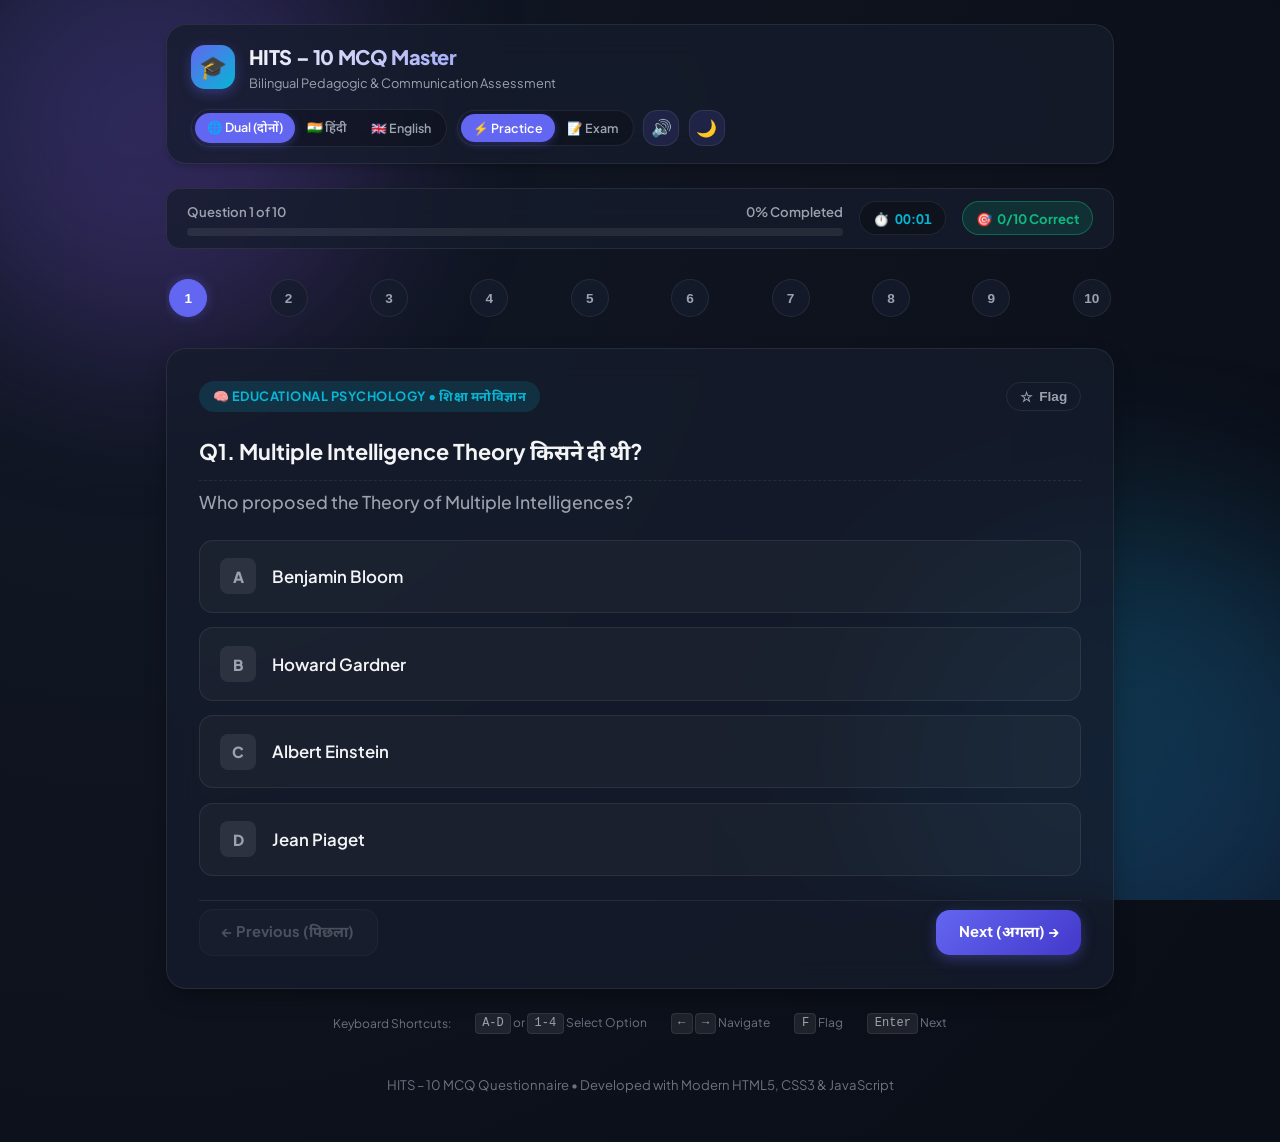
==== index.html @ 285b326a "feat: initial release of HITS 10 MCQ bilingual quiz web app" ====
<!DOCTYPE html>
<html lang="hi" data-theme="dark">
<head>
  <meta charset="UTF-8">
  <meta name="viewport" content="width=device-width, initial-scale=1.0">
  <title>HITS – 10 MCQ Interactive Questionnaire | द्विभाषीय प्रश्नोत्तरी</title>
  <meta name="description" content="Interactive bilingual (Hindi & English) 10 MCQ Questionnaire on Pedagogy, Multiple Intelligence, Bloom's Taxonomy, and Classroom Communication.">
  <meta name="keywords" content="HITS, MCQ, Pedagogy, Bloom Taxonomy, Multiple Intelligence, Teaching Skills, Hindi, English">
  <meta name="author" content="HITS Education">
  
  <link rel="stylesheet" href="style.css">
  <link rel="icon" href="data:image/svg+xml,<svg xmlns=%22http://www.w3.org/2000/svg%22 viewBox=%220 0 100 100%22><text y=%22.9em%22 font-size=%2290%22>🎓</text></svg>">
</head>
<body>
  <!-- Background floating visual gradients -->
  <div class="bg-decorations" aria-hidden="true">
    <div class="orb orb-1"></div>
    <div class="orb orb-2"></div>
  </div>

  <!-- Confetti Canvas for Celebrations -->
  <canvas id="confettiCanvas"></canvas>

  <main class="app-container">
    <!-- Main Header -->
    <header class="header">
      <div class="header-brand">
        <div class="brand-icon" aria-hidden="true">🎓</div>
        <div class="brand-info">
          <h1>HITS – 10 MCQ Master</h1>
          <p>Bilingual Pedagogic & Communication Assessment</p>
        </div>
      </div>

      <!-- Controls: Language, Mode, Audio, Theme -->
      <div class="header-controls">
        <!-- Language Switcher -->
        <div class="segmented-control" role="group" aria-label="Language Selector">
          <button class="seg-btn active" data-lang="bi">🌐 Dual (दोनों)</button>
          <button class="seg-btn" data-lang="hi">🇮🇳 हिंदी</button>
          <button class="seg-btn" data-lang="en">🇬🇧 English</button>
        </div>

        <!-- Mode Switcher -->
        <div class="segmented-control" role="group" aria-label="Mode Selector">
          <button class="seg-btn active" data-mode="practice" title="Get instant explanations after selecting an answer">⚡ Practice</button>
          <button class="seg-btn" data-mode="exam" title="Take as timed exam, see score at the end">📝 Exam</button>
        </div>

        <!-- Audio Synthesizer Toggle -->
        <button id="soundToggle" class="icon-btn" title="Toggle Sound Effects" aria-label="Toggle Sound">🔊</button>

        <!-- Dark/Light Theme Toggle -->
        <button id="themeToggle" class="icon-btn" title="Toggle Dark/Light Mode" aria-label="Toggle Theme">🌙</button>
      </div>
    </header>

    <!-- Progress & Live Stats Ribbon -->
    <section class="stats-ribbon" aria-label="Quiz Progress">
      <div class="progress-group">
        <div class="progress-meta">
          <span id="progressText">Question 1 of 10</span>
          <span id="progressPercent">10% Completed</span>
        </div>
        <div class="progress-track" role="progressbar" aria-valuenow="10" aria-valuemin="0" aria-valuemax="100">
          <div class="progress-fill" id="progressFill"></div>
        </div>
      </div>

      <div class="timer-badge" title="Time elapsed">
        <span>⏱️</span>
        <span id="timerDisplay">00:00</span>
      </div>

      <div class="score-badge" id="scoreBadge" title="Current Score (Practice Mode)">
        <span>🎯</span>
        <span id="scoreText">0/10 Correct</span>
      </div>
    </section>

    <!-- Question Jump Palette (1-10) -->
    <nav class="palette-container" id="paletteContainer" aria-label="Question Navigation"></nav>

    <!-- Interactive Question Card -->
    <article class="quiz-card" id="quizCard">
      <div class="card-top">
        <div class="category-tag" id="categoryTag">
          🧠 Educational Psychology
        </div>
        <button class="flag-btn" id="flagBtn" title="Flag this question for review">
          ☆ <span>Flag</span>
        </button>
      </div>

      <!-- Question Text Container -->
      <div class="question-content">
        <h2 class="question-text" id="questionText">Loading question...</h2>
        <p class="question-subtext" id="questionSubtext" style="display: none;"></p>
      </div>

      <!-- 4 Option Buttons Grid -->
      <div class="options-grid" id="optionsGrid"></div>

      <!-- Instant Explanation Box (Revealed in practice mode) -->
      <div class="explanation-box" id="explanationBox">
        <div class="explanation-header" id="explanationHeader">
          <span>💡 Explanation</span>
        </div>
        <p class="explanation-text" id="explanationText"></p>
        <p class="explanation-subtext" id="explanationSubtext" style="display: none;"></p>
      </div>

      <!-- Navigation & Action Buttons -->
      <div class="card-actions">
        <button class="btn btn-secondary" id="prevBtn" disabled>
          ← Previous (पिछला)
        </button>

        <div style="display: flex; gap: 0.75rem;">
          <button class="btn btn-primary" id="nextBtn">
            Next (अगला) →
          </button>
          <button class="btn btn-success" id="submitBtn" style="display: none;">
            Submit Quiz (परिणाम देखें) 🚀
          </button>
        </div>
      </div>
    </article>

    <!-- Results & Scorecard Screen -->
    <section class="results-screen" id="resultsScreen" aria-label="Quiz Results">
      <div class="results-header">
        <h2 style="font-size: 1.8rem; font-weight: 800;">Quiz Completed! / प्रश्नोत्तरी संपन्न!</h2>
        <p style="color: var(--text-muted);" id="performanceRemarks">Great job on finishing the test.</p>
        <div class="performance-badge" id="performanceBadge">🏆 Master Educator</div>
      </div>

      <!-- Animated Circular Score SVG -->
      <div class="score-circle-wrap">
        <svg class="score-circle-svg" viewBox="0 0 160 160">
          <defs>
            <linearGradient id="scoreGradient" x1="0%" y1="0%" x2="100%" y2="100%">
              <stop offset="0%" stop-color="#6366f1" />
              <stop offset="100%" stop-color="#06b6d4" />
            </linearGradient>
          </defs>
          <circle class="circle-bg" cx="80" cy="80" r="70"></circle>
          <circle class="circle-fill" id="circleProgress" cx="80" cy="80" r="70"></circle>
        </svg>
        <div class="score-circle-content">
          <span class="score-circle-number" id="finalScoreNumber">0%</span>
          <span class="score-circle-label">Score / अंक</span>
        </div>
      </div>

      <!-- Detailed Metrics Grid -->
      <div class="metrics-grid">
        <div class="metric-card">
          <div class="metric-val" id="metricCorrect" style="color: var(--success);">0</div>
          <div class="metric-lbl">Correct (सही)</div>
        </div>
        <div class="metric-card">
          <div class="metric-val" id="metricIncorrect" style="color: var(--danger);">0</div>
          <div class="metric-lbl">Incorrect (गलत)</div>
        </div>
        <div class="metric-card">
          <div class="metric-val" id="metricSkipped" style="color: var(--warning);">0</div>
          <div class="metric-lbl">Skipped (छोड़े गए)</div>
        </div>
        <div class="metric-card">
          <div class="metric-val" id="metricTime" style="color: var(--accent);">00:00</div>
          <div class="metric-lbl">Time Taken (समय)</div>
        </div>
      </div>

      <!-- Review Section -->
      <div class="review-section">
        <div style="display: flex; justify-content: space-between; align-items: center; flex-wrap: wrap; gap: 0.5rem;">
          <h3 style="font-size: 1.25rem;">Detailed Answer Review / उत्तर विश्लेषण</h3>
          <div class="review-filter">
            <button class="seg-btn active filter-btn" data-filter="all">All (10)</button>
            <button class="seg-btn filter-btn" data-filter="correct">Correct ✅</button>
            <button class="seg-btn filter-btn" data-filter="incorrect">Incorrect ❌</button>
            <button class="seg-btn filter-btn" data-filter="flagged">Flagged ★</button>
          </div>
        </div>
        <div class="review-list" id="reviewList"></div>
      </div>

      <!-- Actions -->
      <div class="results-actions">
        <button class="btn btn-primary" id="retakeBtn">
          🔄 Retake Quiz (दोबारा हल करें)
        </button>
        <button class="btn btn-secondary" id="printBtn">
          🖨️ Print / Save Report (रिपोर्ट सहेजें)
        </button>
      </div>
    </section>

    <!-- Keyboard Shortcuts legend -->
    <div class="shortcut-bar" aria-hidden="true">
      <span>Keyboard Shortcuts:</span>
      <span><span class="key-badge">A-D</span> or <span class="key-badge">1-4</span> Select Option</span>
      <span><span class="key-badge">←</span> <span class="key-badge">→</span> Navigate</span>
      <span><span class="key-badge">F</span> Flag</span>
      <span><span class="key-badge">Enter</span> Next</span>
    </div>

    <!-- Footer -->
    <footer class="footer">
      <p>HITS – 10 MCQ Questionnaire • Developed with Modern HTML5, CSS3 & JavaScript</p>
    </footer>
  </main>

  <script src="questions.js"></script>
  <script src="script.js"></script>
</body>
</html>
---- style.css ----
/* Modern Design System & Styles for HITS Quiz App */
@import url('https://fonts.googleapis.com/css2?family=Plus+Jakarta+Sans:wght@400;500;600;700;800&family=Noto+Sans+Devanagari:wght@400;500;600;700&display=swap');

:root {
  --font-primary: 'Plus Jakarta Sans', 'Noto Sans Devanagari', -apple-system, BlinkMacSystemFont, sans-serif;
  
  /* Color Palette - Dark Theme (Default) */
  --bg-gradient: radial-gradient(circle at 10% 20%, rgba(18, 24, 38, 1) 0%, rgba(10, 14, 23, 1) 90%);
  --bg-color: #0d111a;
  --card-bg: rgba(22, 28, 45, 0.75);
  --card-border: rgba(255, 255, 255, 0.08);
  --card-hover: rgba(30, 39, 62, 0.85);
  
  --text-main: #f3f4f6;
  --text-muted: #9ca3af;
  --text-dim: #6b7280;
  
  --primary: #6366f1;
  --primary-hover: #4f46e5;
  --primary-light: rgba(99, 102, 241, 0.15);
  --primary-glow: rgba(99, 102, 241, 0.35);
  
  --accent: #06b6d4;
  --accent-light: rgba(6, 182, 212, 0.15);
  
  --success: #10b981;
  --success-light: rgba(16, 185, 129, 0.15);
  --success-border: rgba(16, 185, 129, 0.4);
  
  --danger: #ef4444;
  --danger-light: rgba(239, 68, 68, 0.15);
  --danger-border: rgba(239, 68, 68, 0.4);
  
  --warning: #f59e0b;
  --warning-light: rgba(245, 158, 11, 0.15);
  
  --shadow-sm: 0 4px 6px -1px rgba(0, 0, 0, 0.2);
  --shadow-md: 0 10px 25px -5px rgba(0, 0, 0, 0.4);
  --shadow-lg: 0 20px 35px -10px rgba(0, 0, 0, 0.6);
  --radius-sm: 8px;
  --radius-md: 14px;
  --radius-lg: 20px;
  --radius-full: 9999px;
  
  --glass-blur: blur(16px);
  --transition: all 0.25s cubic-bezier(0.4, 0, 0.2, 1);
}

/* Light Theme Variables */
[data-theme="light"] {
  --bg-gradient: radial-gradient(circle at 10% 20%, #f0f4ff 0%, #e2e8f0 90%);
  --bg-color: #f8fafc;
  --card-bg: rgba(255, 255, 255, 0.85);
  --card-border: rgba(0, 0, 0, 0.08);
  --card-hover: rgba(255, 255, 255, 1);
  
  --text-main: #0f172a;
  --text-muted: #475569;
  --text-dim: #94a3b8;
  
  --primary: #4f46e5;
  --primary-hover: #4338ca;
  --primary-light: rgba(79, 70, 229, 0.1);
  --primary-glow: rgba(79, 70, 229, 0.25);
  
  --shadow-sm: 0 4px 6px -1px rgba(0, 0, 0, 0.06);
  --shadow-md: 0 10px 25px -5px rgba(0, 0, 0, 0.1);
  --shadow-lg: 0 20px 35px -10px rgba(0, 0, 0, 0.15);
}

/* Reset & Base */
* {
  margin: 0;
  padding: 0;
  box-sizing: border-box;
}

body {
  font-family: var(--font-primary);
  background: var(--bg-gradient);
  background-color: var(--bg-color);
  color: var(--text-main);
  min-height: 100vh;
  display: flex;
  flex-direction: column;
  line-height: 1.6;
  overflow-x: hidden;
  transition: background var(--transition), color var(--transition);
}

/* Background animated glow orbs */
.bg-decorations {
  position: fixed;
  inset: 0;
  pointer-events: none;
  z-index: 0;
  overflow: hidden;
}

.orb {
  position: absolute;
  border-radius: 50%;
  filter: blur(90px);
  opacity: 0.25;
  animation: floatOrb 18s ease-in-out infinite alternate;
}

.orb-1 {
  width: 450px;
  height: 450px;
  background: linear-gradient(135deg, #6366f1, #a855f7);
  top: -100px;
  left: -80px;
}

.orb-2 {
  width: 500px;
  height: 500px;
  background: linear-gradient(135deg, #06b6d4, #3b82f6);
  bottom: -120px;
  right: -100px;
  animation-duration: 22s;
  animation-direction: alternate-reverse;
}

@keyframes floatOrb {
  0% { transform: translate(0, 0) scale(1); }
  50% { transform: translate(60px, 40px) scale(1.08); }
  100% { transform: translate(-40px, 70px) scale(0.95); }
}

/* App Container */
.app-container {
  position: relative;
  z-index: 1;
  max-width: 980px;
  width: 100%;
  margin: 0 auto;
  padding: 1.5rem 1rem 3rem;
  display: flex;
  flex-direction: column;
  gap: 1.5rem;
}

/* Header */
.header {
  display: flex;
  flex-wrap: wrap;
  align-items: center;
  justify-content: space-between;
  gap: 1rem;
  padding: 1rem 1.5rem;
  background: var(--card-bg);
  backdrop-filter: var(--glass-blur);
  -webkit-backdrop-filter: var(--glass-blur);
  border: 1px solid var(--card-border);
  border-radius: var(--radius-lg);
  box-shadow: var(--shadow-sm);
}

.header-brand {
  display: flex;
  align-items: center;
  gap: 0.85rem;
}

.brand-icon {
  width: 44px;
  height: 44px;
  border-radius: var(--radius-md);
  background: linear-gradient(135deg, #6366f1, #06b6d4);
  display: flex;
  align-items: center;
  justify-content: center;
  font-size: 1.4rem;
  box-shadow: 0 4px 12px var(--primary-glow);
}

.brand-info h1 {
  font-size: 1.25rem;
  font-weight: 800;
  letter-spacing: -0.02em;
  background: linear-gradient(to right, var(--text-main), #818cf8);
  -webkit-background-clip: text;
  -webkit-text-fill-color: transparent;
}

.brand-info p {
  font-size: 0.8rem;
  color: var(--text-muted);
}

/* Header Controls */
.header-controls {
  display: flex;
  align-items: center;
  flex-wrap: wrap;
  gap: 0.6rem;
}

.segmented-control {
  display: inline-flex;
  background: rgba(0, 0, 0, 0.2);
  border: 1px solid var(--card-border);
  border-radius: var(--radius-full);
  padding: 3px;
}

[data-theme="light"] .segmented-control {
  background: rgba(0, 0, 0, 0.05);
}

.seg-btn {
  background: transparent;
  border: none;
  color: var(--text-muted);
  font-family: inherit;
  font-size: 0.78rem;
  font-weight: 600;
  padding: 0.35rem 0.75rem;
  border-radius: var(--radius-full);
  cursor: pointer;
  transition: var(--transition);
}

.seg-btn:hover {
  color: var(--text-main);
}

.seg-btn.active {
  background: var(--primary);
  color: #fff;
  box-shadow: 0 2px 8px var(--primary-glow);
}

.icon-btn {
  background: var(--primary-light);
  border: 1px solid var(--card-border);
  color: var(--text-main);
  width: 36px;
  height: 36px;
  border-radius: var(--radius-md);
  display: flex;
  align-items: center;
  justify-content: center;
  cursor: pointer;
  font-size: 1.05rem;
  transition: var(--transition);
}

.icon-btn:hover {
  background: var(--primary);
  color: #fff;
  transform: translateY(-1px);
}

/* Stats Ribbon */
.stats-ribbon {
  display: grid;
  grid-template-columns: 1fr auto auto;
  align-items: center;
  gap: 1rem;
  padding: 0.75rem 1.25rem;
  background: var(--card-bg);
  backdrop-filter: var(--glass-blur);
  border: 1px solid var(--card-border);
  border-radius: var(--radius-md);
}

.progress-group {
  display: flex;
  flex-direction: column;
  gap: 0.4rem;
}

.progress-meta {
  display: flex;
  justify-content: space-between;
  font-size: 0.82rem;
  font-weight: 600;
  color: var(--text-muted);
}

.progress-track {
  height: 8px;
  background: rgba(255, 255, 255, 0.08);
  border-radius: var(--radius-full);
  overflow: hidden;
  position: relative;
}

[data-theme="light"] .progress-track {
  background: rgba(0, 0, 0, 0.08);
}

.progress-fill {
  height: 100%;
  width: 10%;
  background: linear-gradient(90deg, var(--primary), var(--accent));
  border-radius: var(--radius-full);
  transition: width 0.4s cubic-bezier(0.4, 0, 0.2, 1);
  box-shadow: 0 0 10px var(--primary-glow);
}

.timer-badge {
  display: flex;
  align-items: center;
  gap: 0.4rem;
  background: rgba(0, 0, 0, 0.25);
  padding: 0.35rem 0.8rem;
  border-radius: var(--radius-full);
  font-size: 0.82rem;
  font-weight: 700;
  color: var(--accent);
  border: 1px solid var(--card-border);
  font-variant-numeric: tabular-nums;
}

[data-theme="light"] .timer-badge {
  background: rgba(0, 0, 0, 0.05);
}

.score-badge {
  display: flex;
  align-items: center;
  gap: 0.35rem;
  background: var(--success-light);
  color: var(--success);
  border: 1px solid var(--success-border);
  padding: 0.35rem 0.8rem;
  border-radius: var(--radius-full);
  font-size: 0.82rem;
  font-weight: 700;
}

/* Question Palette / Bubble Navigation */
.palette-container {
  display: flex;
  align-items: center;
  justify-content: space-between;
  gap: 0.5rem;
  overflow-x: auto;
  padding: 0.4rem 0.2rem;
}

.palette-item {
  flex: 0 0 auto;
  width: 38px;
  height: 38px;
  border-radius: 50%;
  border: 1px solid var(--card-border);
  background: var(--card-bg);
  color: var(--text-muted);
  font-size: 0.85rem;
  font-weight: 700;
  display: flex;
  align-items: center;
  justify-content: center;
  cursor: pointer;
  transition: var(--transition);
  position: relative;
}

.palette-item:hover {
  transform: translateY(-2px);
  border-color: var(--primary);
  color: var(--text-main);
}

.palette-item.active {
  border-color: var(--primary);
  background: var(--primary);
  color: #fff;
  box-shadow: 0 0 12px var(--primary-glow);
}

.palette-item.answered {
  background: var(--primary-light);
  border-color: var(--primary);
  color: var(--primary);
}

.palette-item.correct {
  background: var(--success-light);
  border-color: var(--success);
  color: var(--success);
}

.palette-item.incorrect {
  background: var(--danger-light);
  border-color: var(--danger);
  color: var(--danger);
}

.palette-item.flagged::after {
  content: '★';
  position: absolute;
  top: -5px;
  right: -3px;
  font-size: 0.65rem;
  color: var(--warning);
}

/* Quiz Card */
.quiz-card {
  background: var(--card-bg);
  backdrop-filter: var(--glass-blur);
  -webkit-backdrop-filter: var(--glass-blur);
  border: 1px solid var(--card-border);
  border-radius: var(--radius-lg);
  padding: 2rem;
  box-shadow: var(--shadow-md);
  position: relative;
  display: flex;
  flex-direction: column;
  gap: 1.5rem;
  transition: var(--transition);
  animation: fadeInCard 0.35s ease-out;
}

@keyframes fadeInCard {
  from { opacity: 0; transform: translateY(12px); }
  to { opacity: 1; transform: translateY(0); }
}

.card-top {
  display: flex;
  align-items: center;
  justify-content: space-between;
  gap: 0.75rem;
}

.category-tag {
  display: inline-flex;
  align-items: center;
  gap: 0.4rem;
  padding: 0.35rem 0.85rem;
  background: var(--accent-light);
  color: var(--accent);
  border-radius: var(--radius-full);
  font-size: 0.8rem;
  font-weight: 700;
  text-transform: uppercase;
  letter-spacing: 0.04em;
}

.flag-btn {
  background: transparent;
  border: 1px solid var(--card-border);
  color: var(--text-muted);
  font-size: 0.85rem;
  font-weight: 600;
  display: flex;
  align-items: center;
  gap: 0.4rem;
  padding: 0.35rem 0.8rem;
  border-radius: var(--radius-full);
  cursor: pointer;
  transition: var(--transition);
}

.flag-btn:hover, .flag-btn.active {
  background: var(--warning-light);
  color: var(--warning);
  border-color: var(--warning);
}

/* Question Content */
.question-content {
  display: flex;
  flex-direction: column;
  gap: 0.75rem;
}

.question-text {
  font-size: 1.35rem;
  font-weight: 700;
  color: var(--text-main);
  line-height: 1.45;
}

.question-subtext {
  font-size: 1.1rem;
  font-weight: 500;
  color: var(--text-muted);
  line-height: 1.45;
  border-top: 1px dashed var(--card-border);
  padding-top: 0.6rem;
}

/* Options Grid */
.options-grid {
  display: grid;
  grid-template-columns: 1fr;
  gap: 0.9rem;
}

.option-btn {
  background: rgba(255, 255, 255, 0.03);
  border: 1.5px solid var(--card-border);
  border-radius: var(--radius-md);
  padding: 1.1rem 1.25rem;
  display: flex;
  align-items: center;
  gap: 1rem;
  cursor: pointer;
  font-family: inherit;
  text-align: left;
  color: var(--text-main);
  transition: var(--transition);
  position: relative;
  outline: none;
}

[data-theme="light"] .option-btn {
  background: rgba(0, 0, 0, 0.02);
}

.option-btn:hover:not(:disabled) {
  background: var(--card-hover);
  border-color: var(--primary);
  transform: translateY(-2px);
  box-shadow: 0 4px 15px rgba(0, 0, 0, 0.15);
}

.option-letter {
  width: 36px;
  height: 36px;
  flex: 0 0 36px;
  border-radius: var(--radius-sm);
  background: rgba(255, 255, 255, 0.08);
  display: flex;
  align-items: center;
  justify-content: center;
  font-weight: 800;
  font-size: 0.95rem;
  color: var(--text-muted);
  transition: var(--transition);
}

[data-theme="light"] .option-letter {
  background: rgba(0, 0, 0, 0.07);
}

.option-text-container {
  display: flex;
  flex-direction: column;
  gap: 0.15rem;
  flex: 1;
}

.option-primary {
  font-size: 1.05rem;
  font-weight: 600;
}

.option-secondary {
  font-size: 0.88rem;
  color: var(--text-muted);
}

/* Option States */
.option-btn.selected {
  border-color: var(--primary);
  background: var(--primary-light);
}

.option-btn.selected .option-letter {
  background: var(--primary);
  color: #fff;
}

.option-btn.correct {
  border-color: var(--success) !important;
  background: var(--success-light) !important;
}

.option-btn.correct .option-letter {
  background: var(--success) !important;
  color: #fff !important;
}

.option-btn.incorrect {
  border-color: var(--danger) !important;
  background: var(--danger-light) !important;
}

.option-btn.incorrect .option-letter {
  background: var(--danger) !important;
  color: #fff !important;
}

.option-btn:disabled {
  cursor: default;
  transform: none;
}

/* Explanation Box */
.explanation-box {
  background: linear-gradient(135deg, rgba(99, 102, 241, 0.08), rgba(6, 182, 212, 0.08));
  border: 1px solid rgba(99, 102, 241, 0.25);
  border-radius: var(--radius-md);
  padding: 1.25rem 1.5rem;
  display: none;
  flex-direction: column;
  gap: 0.6rem;
  animation: slideDown 0.3s cubic-bezier(0.4, 0, 0.2, 1);
}

@keyframes slideDown {
  from { opacity: 0; transform: translateY(-8px); }
  to { opacity: 1; transform: translateY(0); }
}

.explanation-header {
  display: flex;
  align-items: center;
  gap: 0.5rem;
  font-size: 0.9rem;
  font-weight: 700;
  color: #818cf8;
}

.explanation-text {
  font-size: 0.95rem;
  line-height: 1.6;
  color: var(--text-main);
}

.explanation-subtext {
  font-size: 0.88rem;
  color: var(--text-muted);
  border-top: 1px dashed var(--card-border);
  padding-top: 0.4rem;
}

/* Card Actions */
.card-actions {
  display: flex;
  align-items: center;
  justify-content: space-between;
  gap: 1rem;
  padding-top: 0.5rem;
  border-top: 1px solid var(--card-border);
}

.btn {
  display: inline-flex;
  align-items: center;
  justify-content: center;
  gap: 0.5rem;
  padding: 0.75rem 1.4rem;
  border-radius: var(--radius-md);
  font-family: inherit;
  font-size: 0.92rem;
  font-weight: 700;
  cursor: pointer;
  transition: var(--transition);
  border: none;
  text-decoration: none;
}

.btn-secondary {
  background: rgba(255, 255, 255, 0.05);
  color: var(--text-muted);
  border: 1px solid var(--card-border);
}

[data-theme="light"] .btn-secondary {
  background: rgba(0, 0, 0, 0.05);
}

.btn-secondary:hover:not(:disabled) {
  background: rgba(255, 255, 255, 0.1);
  color: var(--text-main);
}

.btn-primary {
  background: linear-gradient(135deg, var(--primary), #4338ca);
  color: #fff;
  box-shadow: 0 4px 14px var(--primary-glow);
}

.btn-primary:hover:not(:disabled) {
  background: linear-gradient(135deg, #4f46e5, #3730a3);
  transform: translateY(-2px);
  box-shadow: 0 6px 20px var(--primary-glow);
}

.btn-success {
  background: linear-gradient(135deg, #10b981, #059669);
  color: #fff;
  box-shadow: 0 4px 14px rgba(16, 185, 129, 0.35);
}

.btn-success:hover {
  transform: translateY(-2px);
  box-shadow: 0 6px 20px rgba(16, 185, 129, 0.45);
}

.btn:disabled {
  opacity: 0.4;
  cursor: not-allowed;
  transform: none;
}

/* Results Screen */
.results-screen {
  display: none;
  background: var(--card-bg);
  backdrop-filter: var(--glass-blur);
  border: 1px solid var(--card-border);
  border-radius: var(--radius-lg);
  padding: 2.5rem 2rem;
  box-shadow: var(--shadow-lg);
  flex-direction: column;
  gap: 2rem;
  text-align: center;
  animation: fadeInCard 0.4s ease-out;
}

.results-header {
  display: flex;
  flex-direction: column;
  align-items: center;
  gap: 0.5rem;
}

.score-circle-wrap {
  position: relative;
  width: 170px;
  height: 170px;
  margin: 1rem auto;
}

.score-circle-svg {
  transform: rotate(-90deg);
  width: 100%;
  height: 100%;
}

.circle-bg {
  fill: none;
  stroke: rgba(255, 255, 255, 0.08);
  stroke-width: 10;
}

[data-theme="light"] .circle-bg {
  stroke: rgba(0, 0, 0, 0.08);
}

.circle-fill {
  fill: none;
  stroke: url(#scoreGradient);
  stroke-width: 10;
  stroke-linecap: round;
  stroke-dasharray: 440;
  stroke-dashoffset: 440;
  transition: stroke-dashoffset 1.2s ease-in-out;
}

.score-circle-content {
  position: absolute;
  inset: 0;
  display: flex;
  flex-direction: column;
  align-items: center;
  justify-content: center;
}

.score-circle-number {
  font-size: 2.6rem;
  font-weight: 800;
  letter-spacing: -0.03em;
  background: linear-gradient(135deg, #fff, #818cf8);
  -webkit-background-clip: text;
  -webkit-text-fill-color: transparent;
}

[data-theme="light"] .score-circle-number {
  background: linear-gradient(135deg, #1e293b, #4338ca);
  -webkit-background-clip: text;
  -webkit-text-fill-color: transparent;
}

.score-circle-label {
  font-size: 0.8rem;
  font-weight: 600;
  color: var(--text-muted);
}

.performance-badge {
  display: inline-flex;
  align-items: center;
  gap: 0.5rem;
  padding: 0.45rem 1.25rem;
  border-radius: var(--radius-full);
  font-size: 0.95rem;
  font-weight: 700;
  background: var(--primary-light);
  color: #818cf8;
  border: 1px solid var(--primary-glow);
}

/* Metrics Grid */
.metrics-grid {
  display: grid;
  grid-template-columns: repeat(4, 1fr);
  gap: 1rem;
}

.metric-card {
  background: rgba(255, 255, 255, 0.03);
  border: 1px solid var(--card-border);
  border-radius: var(--radius-md);
  padding: 1.1rem;
  display: flex;
  flex-direction: column;
  gap: 0.25rem;
}

[data-theme="light"] .metric-card {
  background: rgba(0, 0, 0, 0.02);
}

.metric-val {
  font-size: 1.4rem;
  font-weight: 800;
}

.metric-lbl {
  font-size: 0.78rem;
  color: var(--text-muted);
}

/* Review Section */
.review-section {
  text-align: left;
  display: flex;
  flex-direction: column;
  gap: 1rem;
  margin-top: 1rem;
}

.review-filter {
  display: flex;
  gap: 0.5rem;
  flex-wrap: wrap;
}

.review-list {
  display: flex;
  flex-direction: column;
  gap: 1rem;
}

.review-item {
  background: rgba(255, 255, 255, 0.02);
  border: 1px solid var(--card-border);
  border-radius: var(--radius-md);
  padding: 1.25rem;
  display: flex;
  flex-direction: column;
  gap: 0.6rem;
}

[data-theme="light"] .review-item {
  background: rgba(0, 0, 0, 0.02);
}

.review-item.is-correct {
  border-left: 4px solid var(--success);
}

.review-item.is-incorrect {
  border-left: 4px solid var(--danger);
}

.review-qhead {
  display: flex;
  align-items: center;
  justify-content: space-between;
  font-size: 0.85rem;
  color: var(--text-muted);
}

.review-qtext {
  font-weight: 700;
  font-size: 1.05rem;
}

.review-ans-grid {
  display: grid;
  grid-template-columns: 1fr 1fr;
  gap: 0.75rem;
  font-size: 0.9rem;
  margin-top: 0.25rem;
}

.review-ans-box {
  padding: 0.5rem 0.8rem;
  border-radius: var(--radius-sm);
  background: rgba(255, 255, 255, 0.04);
}

.review-ans-box.correct {
  background: var(--success-light);
  color: var(--success);
  font-weight: 600;
}

.review-ans-box.wrong {
  background: var(--danger-light);
  color: var(--danger);
  font-weight: 600;
}

/* Results Actions */
.results-actions {
  display: flex;
  justify-content: center;
  gap: 1rem;
  flex-wrap: wrap;
}

/* Canvas Confetti */
#confettiCanvas {
  position: fixed;
  inset: 0;
  pointer-events: none;
  z-index: 99;
}

/* Key Help Tooltip */
.shortcut-bar {
  display: flex;
  justify-content: center;
  align-items: center;
  gap: 1.5rem;
  font-size: 0.75rem;
  color: var(--text-dim);
}

.key-badge {
  background: rgba(255, 255, 255, 0.08);
  border: 1px solid var(--card-border);
  padding: 0.15rem 0.4rem;
  border-radius: 4px;
  font-family: monospace;
  color: var(--text-muted);
}

/* Footer */
.footer {
  text-align: center;
  font-size: 0.82rem;
  color: var(--text-dim);
  padding-top: 1rem;
}

/* Responsive */
@media (max-width: 768px) {
  .app-container {
    padding: 1rem 0.75rem 2rem;
  }
  
  .header {
    padding: 0.85rem 1rem;
  }
  
  .quiz-card {
    padding: 1.25rem;
  }
  
  .question-text {
    font-size: 1.15rem;
  }
  
  .metrics-grid {
    grid-template-columns: repeat(2, 1fr);
  }
  
  .review-ans-grid {
    grid-template-columns: 1fr;
  }
  
  .shortcut-bar {
    display: none;
  }
}
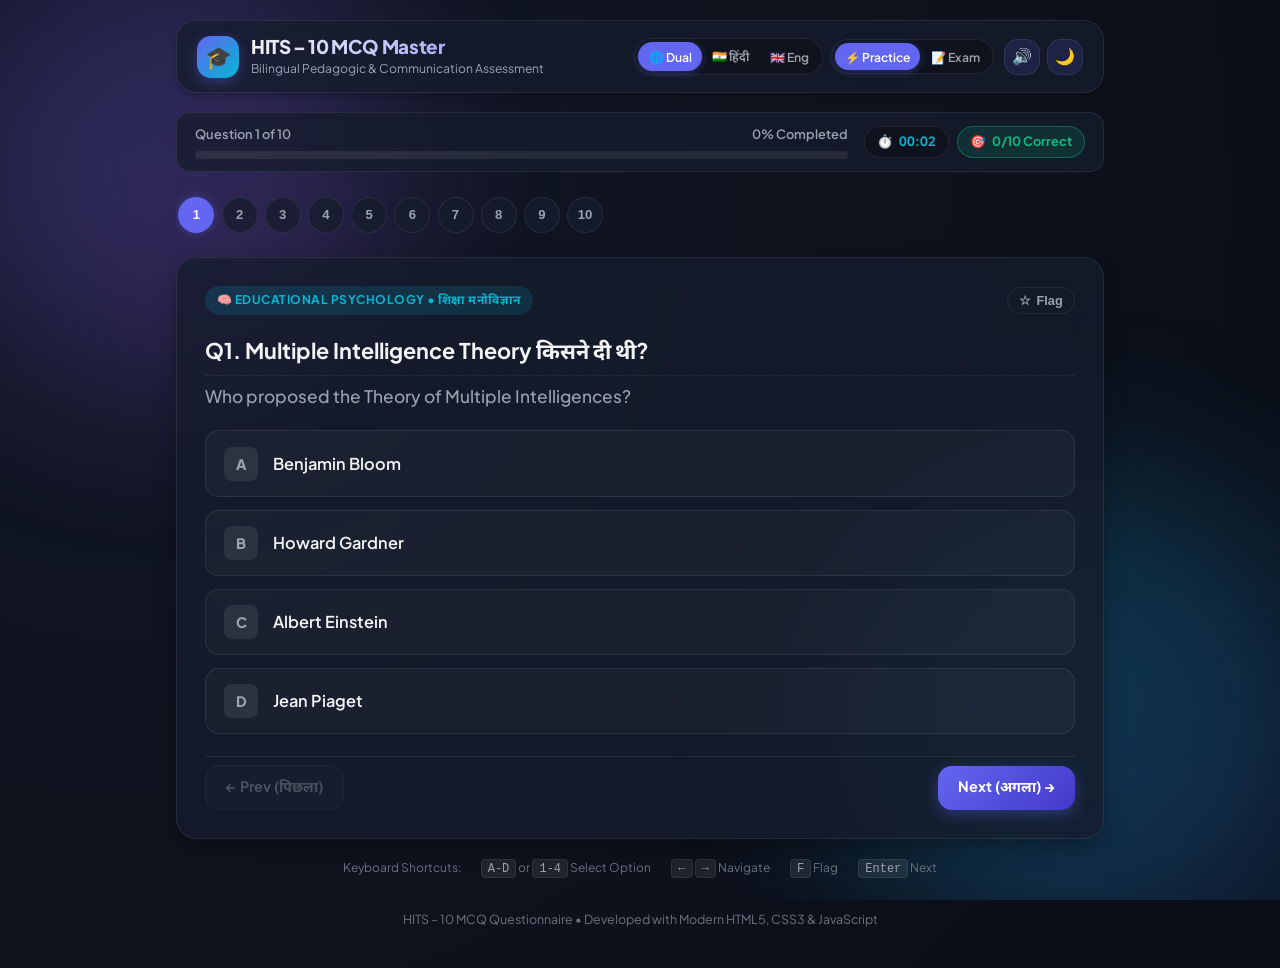
==== commit b441f642: "fix(mobile): enhance full mobile and tablet responsiveness" ====
--- a/index.html
+++ b/index.html
@@ -34,24 +34,28 @@
 
       <!-- Controls: Language, Mode, Audio, Theme -->
       <div class="header-controls">
-        <!-- Language Switcher -->
-        <div class="segmented-control" role="group" aria-label="Language Selector">
-          <button class="seg-btn active" data-lang="bi">🌐 Dual (दोनों)</button>
-          <button class="seg-btn" data-lang="hi">🇮🇳 हिंदी</button>
-          <button class="seg-btn" data-lang="en">🇬🇧 English</button>
-        </div>
-
-        <!-- Mode Switcher -->
-        <div class="segmented-control" role="group" aria-label="Mode Selector">
-          <button class="seg-btn active" data-mode="practice" title="Get instant explanations after selecting an answer">⚡ Practice</button>
-          <button class="seg-btn" data-mode="exam" title="Take as timed exam, see score at the end">📝 Exam</button>
-        </div>
-
-        <!-- Audio Synthesizer Toggle -->
-        <button id="soundToggle" class="icon-btn" title="Toggle Sound Effects" aria-label="Toggle Sound">🔊</button>
-
-        <!-- Dark/Light Theme Toggle -->
-        <button id="themeToggle" class="icon-btn" title="Toggle Dark/Light Mode" aria-label="Toggle Theme">🌙</button>
+        <div class="controls-pill-group">
+          <!-- Language Switcher -->
+          <div class="segmented-control" role="group" aria-label="Language Selector">
+            <button class="seg-btn active" data-lang="bi">🌐 Dual</button>
+            <button class="seg-btn" data-lang="hi">🇮🇳 हिंदी</button>
+            <button class="seg-btn" data-lang="en">🇬🇧 Eng</button>
+          </div>
+
+          <!-- Mode Switcher -->
+          <div class="segmented-control" role="group" aria-label="Mode Selector">
+            <button class="seg-btn active" data-mode="practice" title="Get instant explanations after selecting an answer">⚡ Practice</button>
+            <button class="seg-btn" data-mode="exam" title="Take as timed exam, see score at the end">📝 Exam</button>
+          </div>
+        </div>
+
+        <div class="controls-icon-group">
+          <!-- Audio Synthesizer Toggle -->
+          <button id="soundToggle" class="icon-btn" title="Toggle Sound Effects" aria-label="Toggle Sound">🔊</button>
+
+          <!-- Dark/Light Theme Toggle -->
+          <button id="themeToggle" class="icon-btn" title="Toggle Dark/Light Mode" aria-label="Toggle Theme">🌙</button>
+        </div>
       </div>
     </header>
 
@@ -67,14 +71,16 @@
         </div>
       </div>
 
-      <div class="timer-badge" title="Time elapsed">
-        <span>⏱️</span>
-        <span id="timerDisplay">00:00</span>
-      </div>
-
-      <div class="score-badge" id="scoreBadge" title="Current Score (Practice Mode)">
-        <span>🎯</span>
-        <span id="scoreText">0/10 Correct</span>
+      <div class="stats-badges">
+        <div class="timer-badge" title="Time elapsed">
+          <span>⏱️</span>
+          <span id="timerDisplay">00:00</span>
+        </div>
+
+        <div class="score-badge" id="scoreBadge" title="Current Score (Practice Mode)">
+          <span>🎯</span>
+          <span id="scoreText">0/10 Correct</span>
+        </div>
       </div>
     </section>
 
@@ -113,15 +119,15 @@
       <!-- Navigation & Action Buttons -->
       <div class="card-actions">
         <button class="btn btn-secondary" id="prevBtn" disabled>
-          ← Previous (पिछला)
-        </button>
-
-        <div style="display: flex; gap: 0.75rem;">
+          ← Prev (पिछला)
+        </button>
+
+        <div class="nav-right-actions">
           <button class="btn btn-primary" id="nextBtn">
             Next (अगला) →
           </button>
           <button class="btn btn-success" id="submitBtn" style="display: none;">
-            Submit Quiz (परिणाम देखें) 🚀
+            Submit Quiz 🚀
           </button>
         </div>
       </div>
--- a/style.css
+++ b/style.css
@@ -1,4 +1,4 @@
-/* Modern Design System & Styles for HITS Quiz App */
+/* Modern Responsive Design System for HITS Quiz App */
 @import url('https://fonts.googleapis.com/css2?family=Plus+Jakarta+Sans:wght@400;500;600;700;800&family=Noto+Sans+Devanagari:wght@400;500;600;700&display=swap');
 
 :root {
@@ -43,14 +43,14 @@
   --radius-full: 9999px;
   
   --glass-blur: blur(16px);
-  --transition: all 0.25s cubic-bezier(0.4, 0, 0.2, 1);
+  --transition: all 0.2s cubic-bezier(0.4, 0, 0.2, 1);
 }
 
 /* Light Theme Variables */
 [data-theme="light"] {
   --bg-gradient: radial-gradient(circle at 10% 20%, #f0f4ff 0%, #e2e8f0 90%);
   --bg-color: #f8fafc;
-  --card-bg: rgba(255, 255, 255, 0.85);
+  --card-bg: rgba(255, 255, 255, 0.88);
   --card-border: rgba(0, 0, 0, 0.08);
   --card-hover: rgba(255, 255, 255, 1);
   
@@ -69,10 +69,11 @@
 }
 
 /* Reset & Base */
-* {
+*, *::before, *::after {
   margin: 0;
   padding: 0;
   box-sizing: border-box;
+  -webkit-tap-highlight-color: transparent;
 }
 
 body {
@@ -81,11 +82,17 @@
   background-color: var(--bg-color);
   color: var(--text-main);
   min-height: 100vh;
+  min-height: 100dvh;
   display: flex;
   flex-direction: column;
-  line-height: 1.6;
+  line-height: 1.55;
   overflow-x: hidden;
   transition: background var(--transition), color var(--transition);
+  padding-bottom: env(safe-area-inset-bottom, 1rem);
+}
+
+button {
+  touch-action: manipulation;
 }
 
 /* Background animated glow orbs */
@@ -102,44 +109,45 @@
   border-radius: 50%;
   filter: blur(90px);
   opacity: 0.25;
+  will-change: transform;
   animation: floatOrb 18s ease-in-out infinite alternate;
 }
 
 .orb-1 {
-  width: 450px;
-  height: 450px;
+  width: min(450px, 80vw);
+  height: min(450px, 80vw);
   background: linear-gradient(135deg, #6366f1, #a855f7);
-  top: -100px;
-  left: -80px;
+  top: -60px;
+  left: -60px;
 }
 
 .orb-2 {
-  width: 500px;
-  height: 500px;
+  width: min(500px, 85vw);
+  height: min(500px, 85vw);
   background: linear-gradient(135deg, #06b6d4, #3b82f6);
-  bottom: -120px;
-  right: -100px;
+  bottom: -80px;
+  right: -60px;
   animation-duration: 22s;
   animation-direction: alternate-reverse;
 }
 
 @keyframes floatOrb {
   0% { transform: translate(0, 0) scale(1); }
-  50% { transform: translate(60px, 40px) scale(1.08); }
-  100% { transform: translate(-40px, 70px) scale(0.95); }
+  50% { transform: translate(40px, 30px) scale(1.06); }
+  100% { transform: translate(-30px, 50px) scale(0.95); }
 }
 
 /* App Container */
 .app-container {
   position: relative;
   z-index: 1;
-  max-width: 980px;
+  max-width: 960px;
   width: 100%;
   margin: 0 auto;
-  padding: 1.5rem 1rem 3rem;
+  padding: 1.25rem 1rem 2.5rem;
   display: flex;
   flex-direction: column;
-  gap: 1.5rem;
+  gap: 1.2rem;
 }
 
 /* Header */
@@ -148,8 +156,8 @@
   flex-wrap: wrap;
   align-items: center;
   justify-content: space-between;
-  gap: 1rem;
-  padding: 1rem 1.5rem;
+  gap: 0.85rem;
+  padding: 0.9rem 1.25rem;
   background: var(--card-bg);
   backdrop-filter: var(--glass-blur);
   -webkit-backdrop-filter: var(--glass-blur);
@@ -161,32 +169,34 @@
 .header-brand {
   display: flex;
   align-items: center;
-  gap: 0.85rem;
+  gap: 0.75rem;
 }
 
 .brand-icon {
-  width: 44px;
-  height: 44px;
+  width: 42px;
+  height: 42px;
   border-radius: var(--radius-md);
   background: linear-gradient(135deg, #6366f1, #06b6d4);
   display: flex;
   align-items: center;
   justify-content: center;
-  font-size: 1.4rem;
+  font-size: 1.35rem;
   box-shadow: 0 4px 12px var(--primary-glow);
+  flex-shrink: 0;
 }
 
 .brand-info h1 {
-  font-size: 1.25rem;
+  font-size: 1.18rem;
   font-weight: 800;
   letter-spacing: -0.02em;
   background: linear-gradient(to right, var(--text-main), #818cf8);
   -webkit-background-clip: text;
   -webkit-text-fill-color: transparent;
+  line-height: 1.25;
 }
 
 .brand-info p {
-  font-size: 0.8rem;
+  font-size: 0.76rem;
   color: var(--text-muted);
 }
 
@@ -194,20 +204,33 @@
 .header-controls {
   display: flex;
   align-items: center;
+  gap: 0.6rem;
   flex-wrap: wrap;
-  gap: 0.6rem;
+}
+
+.controls-pill-group {
+  display: flex;
+  align-items: center;
+  gap: 0.45rem;
+  flex-wrap: wrap;
+}
+
+.controls-icon-group {
+  display: flex;
+  align-items: center;
+  gap: 0.45rem;
 }
 
 .segmented-control {
   display: inline-flex;
-  background: rgba(0, 0, 0, 0.2);
+  background: rgba(0, 0, 0, 0.22);
   border: 1px solid var(--card-border);
   border-radius: var(--radius-full);
   padding: 3px;
 }
 
 [data-theme="light"] .segmented-control {
-  background: rgba(0, 0, 0, 0.05);
+  background: rgba(0, 0, 0, 0.06);
 }
 
 .seg-btn {
@@ -215,12 +238,13 @@
   border: none;
   color: var(--text-muted);
   font-family: inherit;
-  font-size: 0.78rem;
+  font-size: 0.76rem;
   font-weight: 600;
-  padding: 0.35rem 0.75rem;
+  padding: 0.32rem 0.65rem;
   border-radius: var(--radius-full);
   cursor: pointer;
   transition: var(--transition);
+  white-space: nowrap;
 }
 
 .seg-btn:hover {
@@ -244,8 +268,9 @@
   align-items: center;
   justify-content: center;
   cursor: pointer;
-  font-size: 1.05rem;
+  font-size: 1rem;
   transition: var(--transition);
+  flex-shrink: 0;
 }
 
 .icon-btn:hover {
@@ -254,29 +279,36 @@
   transform: translateY(-1px);
 }
 
+.icon-btn:active {
+  transform: scale(0.95);
+}
+
 /* Stats Ribbon */
 .stats-ribbon {
-  display: grid;
-  grid-template-columns: 1fr auto auto;
-  align-items: center;
+  display: flex;
+  align-items: center;
+  justify-content: space-between;
   gap: 1rem;
-  padding: 0.75rem 1.25rem;
+  padding: 0.75rem 1.15rem;
   background: var(--card-bg);
   backdrop-filter: var(--glass-blur);
   border: 1px solid var(--card-border);
   border-radius: var(--radius-md);
+  flex-wrap: wrap;
 }
 
 .progress-group {
   display: flex;
   flex-direction: column;
-  gap: 0.4rem;
+  gap: 0.35rem;
+  flex: 1;
+  min-width: 200px;
 }
 
 .progress-meta {
   display: flex;
   justify-content: space-between;
-  font-size: 0.82rem;
+  font-size: 0.8rem;
   font-weight: 600;
   color: var(--text-muted);
 }
@@ -298,22 +330,30 @@
   width: 10%;
   background: linear-gradient(90deg, var(--primary), var(--accent));
   border-radius: var(--radius-full);
-  transition: width 0.4s cubic-bezier(0.4, 0, 0.2, 1);
+  transition: width 0.35s cubic-bezier(0.4, 0, 0.2, 1);
   box-shadow: 0 0 10px var(--primary-glow);
 }
 
+.stats-badges {
+  display: flex;
+  align-items: center;
+  gap: 0.5rem;
+  flex-wrap: wrap;
+}
+
 .timer-badge {
-  display: flex;
-  align-items: center;
-  gap: 0.4rem;
+  display: inline-flex;
+  align-items: center;
+  gap: 0.35rem;
   background: rgba(0, 0, 0, 0.25);
-  padding: 0.35rem 0.8rem;
+  padding: 0.32rem 0.75rem;
   border-radius: var(--radius-full);
-  font-size: 0.82rem;
+  font-size: 0.8rem;
   font-weight: 700;
   color: var(--accent);
   border: 1px solid var(--card-border);
   font-variant-numeric: tabular-nums;
+  white-space: nowrap;
 }
 
 [data-theme="light"] .timer-badge {
@@ -321,37 +361,43 @@
 }
 
 .score-badge {
-  display: flex;
+  display: inline-flex;
   align-items: center;
   gap: 0.35rem;
   background: var(--success-light);
   color: var(--success);
   border: 1px solid var(--success-border);
-  padding: 0.35rem 0.8rem;
+  padding: 0.32rem 0.75rem;
   border-radius: var(--radius-full);
-  font-size: 0.82rem;
+  font-size: 0.8rem;
   font-weight: 700;
-}
-
-/* Question Palette / Bubble Navigation */
+  white-space: nowrap;
+}
+
+/* Question Palette Navigation (1-10) */
 .palette-container {
   display: flex;
   align-items: center;
-  justify-content: space-between;
-  gap: 0.5rem;
+  gap: 0.45rem;
   overflow-x: auto;
-  padding: 0.4rem 0.2rem;
+  padding: 0.35rem 0.15rem;
+  scrollbar-width: none;
+  -webkit-overflow-scrolling: touch;
+}
+
+.palette-container::-webkit-scrollbar {
+  display: none;
 }
 
 .palette-item {
   flex: 0 0 auto;
-  width: 38px;
-  height: 38px;
+  width: 36px;
+  height: 36px;
   border-radius: 50%;
   border: 1px solid var(--card-border);
   background: var(--card-bg);
   color: var(--text-muted);
-  font-size: 0.85rem;
+  font-size: 0.82rem;
   font-weight: 700;
   display: flex;
   align-items: center;
@@ -362,7 +408,6 @@
 }
 
 .palette-item:hover {
-  transform: translateY(-2px);
   border-color: var(--primary);
   color: var(--text-main);
 }
@@ -371,7 +416,7 @@
   border-color: var(--primary);
   background: var(--primary);
   color: #fff;
-  box-shadow: 0 0 12px var(--primary-glow);
+  box-shadow: 0 0 10px var(--primary-glow);
 }
 
 .palette-item.answered {
@@ -395,7 +440,7 @@
 .palette-item.flagged::after {
   content: '★';
   position: absolute;
-  top: -5px;
+  top: -4px;
   right: -3px;
   font-size: 0.65rem;
   color: var(--warning);
@@ -408,18 +453,18 @@
   -webkit-backdrop-filter: var(--glass-blur);
   border: 1px solid var(--card-border);
   border-radius: var(--radius-lg);
-  padding: 2rem;
+  padding: 1.75rem;
   box-shadow: var(--shadow-md);
   position: relative;
   display: flex;
   flex-direction: column;
-  gap: 1.5rem;
+  gap: 1.35rem;
   transition: var(--transition);
-  animation: fadeInCard 0.35s ease-out;
+  animation: fadeInCard 0.3s ease-out;
 }
 
 @keyframes fadeInCard {
-  from { opacity: 0; transform: translateY(12px); }
+  from { opacity: 0; transform: translateY(8px); }
   to { opacity: 1; transform: translateY(0); }
 }
 
@@ -427,36 +472,41 @@
   display: flex;
   align-items: center;
   justify-content: space-between;
-  gap: 0.75rem;
+  gap: 0.6rem;
 }
 
 .category-tag {
   display: inline-flex;
   align-items: center;
   gap: 0.4rem;
-  padding: 0.35rem 0.85rem;
+  padding: 0.3rem 0.75rem;
   background: var(--accent-light);
   color: var(--accent);
   border-radius: var(--radius-full);
-  font-size: 0.8rem;
+  font-size: 0.75rem;
   font-weight: 700;
   text-transform: uppercase;
   letter-spacing: 0.04em;
+  max-width: 80%;
+  overflow: hidden;
+  text-overflow: ellipsis;
+  white-space: nowrap;
 }
 
 .flag-btn {
   background: transparent;
   border: 1px solid var(--card-border);
   color: var(--text-muted);
-  font-size: 0.85rem;
+  font-size: 0.8rem;
   font-weight: 600;
   display: flex;
   align-items: center;
-  gap: 0.4rem;
-  padding: 0.35rem 0.8rem;
+  gap: 0.35rem;
+  padding: 0.3rem 0.7rem;
   border-radius: var(--radius-full);
   cursor: pointer;
   transition: var(--transition);
+  white-space: nowrap;
 }
 
 .flag-btn:hover, .flag-btn.active {
@@ -469,40 +519,42 @@
 .question-content {
   display: flex;
   flex-direction: column;
-  gap: 0.75rem;
+  gap: 0.5rem;
 }
 
 .question-text {
-  font-size: 1.35rem;
+  font-size: clamp(1.1rem, 4vw, 1.35rem);
   font-weight: 700;
   color: var(--text-main);
-  line-height: 1.45;
+  line-height: 1.42;
+  word-break: break-word;
 }
 
 .question-subtext {
-  font-size: 1.1rem;
+  font-size: clamp(0.94rem, 3.4vw, 1.08rem);
   font-weight: 500;
   color: var(--text-muted);
   line-height: 1.45;
   border-top: 1px dashed var(--card-border);
-  padding-top: 0.6rem;
+  padding-top: 0.5rem;
+  word-break: break-word;
 }
 
 /* Options Grid */
 .options-grid {
   display: grid;
   grid-template-columns: 1fr;
-  gap: 0.9rem;
+  gap: 0.8rem;
 }
 
 .option-btn {
   background: rgba(255, 255, 255, 0.03);
   border: 1.5px solid var(--card-border);
   border-radius: var(--radius-md);
-  padding: 1.1rem 1.25rem;
-  display: flex;
-  align-items: center;
-  gap: 1rem;
+  padding: 0.95rem 1.15rem;
+  display: flex;
+  align-items: center;
+  gap: 0.9rem;
   cursor: pointer;
   font-family: inherit;
   text-align: left;
@@ -510,6 +562,8 @@
   transition: var(--transition);
   position: relative;
   outline: none;
+  min-height: 52px;
+  width: 100%;
 }
 
 [data-theme="light"] .option-btn {
@@ -519,44 +573,53 @@
 .option-btn:hover:not(:disabled) {
   background: var(--card-hover);
   border-color: var(--primary);
-  transform: translateY(-2px);
-  box-shadow: 0 4px 15px rgba(0, 0, 0, 0.15);
+  transform: translateY(-1px);
+  box-shadow: 0 4px 14px rgba(0, 0, 0, 0.12);
+}
+
+.option-btn:active:not(:disabled) {
+  transform: scale(0.99);
 }
 
 .option-letter {
-  width: 36px;
-  height: 36px;
-  flex: 0 0 36px;
+  width: 34px;
+  height: 34px;
+  flex: 0 0 34px;
   border-radius: var(--radius-sm);
   background: rgba(255, 255, 255, 0.08);
   display: flex;
   align-items: center;
   justify-content: center;
   font-weight: 800;
-  font-size: 0.95rem;
+  font-size: 0.9rem;
   color: var(--text-muted);
   transition: var(--transition);
 }
 
 [data-theme="light"] .option-letter {
-  background: rgba(0, 0, 0, 0.07);
+  background: rgba(0, 0, 0, 0.06);
 }
 
 .option-text-container {
   display: flex;
   flex-direction: column;
-  gap: 0.15rem;
+  gap: 0.1rem;
   flex: 1;
+  min-width: 0;
 }
 
 .option-primary {
-  font-size: 1.05rem;
+  font-size: clamp(0.95rem, 3.5vw, 1.02rem);
   font-weight: 600;
+  line-height: 1.35;
+  word-break: break-word;
 }
 
 .option-secondary {
-  font-size: 0.88rem;
+  font-size: clamp(0.82rem, 3vw, 0.88rem);
   color: var(--text-muted);
+  line-height: 1.35;
+  word-break: break-word;
 }
 
 /* Option States */
@@ -592,7 +655,6 @@
 
 .option-btn:disabled {
   cursor: default;
-  transform: none;
 }
 
 /* Explanation Box */
@@ -600,38 +662,41 @@
   background: linear-gradient(135deg, rgba(99, 102, 241, 0.08), rgba(6, 182, 212, 0.08));
   border: 1px solid rgba(99, 102, 241, 0.25);
   border-radius: var(--radius-md);
-  padding: 1.25rem 1.5rem;
+  padding: 1.1rem 1.25rem;
   display: none;
   flex-direction: column;
-  gap: 0.6rem;
-  animation: slideDown 0.3s cubic-bezier(0.4, 0, 0.2, 1);
+  gap: 0.5rem;
+  animation: slideDown 0.25s ease-out;
 }
 
 @keyframes slideDown {
-  from { opacity: 0; transform: translateY(-8px); }
+  from { opacity: 0; transform: translateY(-6px); }
   to { opacity: 1; transform: translateY(0); }
 }
 
 .explanation-header {
   display: flex;
   align-items: center;
-  gap: 0.5rem;
-  font-size: 0.9rem;
+  gap: 0.45rem;
+  font-size: 0.88rem;
   font-weight: 700;
   color: #818cf8;
 }
 
 .explanation-text {
-  font-size: 0.95rem;
-  line-height: 1.6;
+  font-size: clamp(0.88rem, 3.2vw, 0.94rem);
+  line-height: 1.55;
   color: var(--text-main);
+  word-break: break-word;
 }
 
 .explanation-subtext {
-  font-size: 0.88rem;
+  font-size: clamp(0.82rem, 3vw, 0.88rem);
   color: var(--text-muted);
   border-top: 1px dashed var(--card-border);
   padding-top: 0.4rem;
+  line-height: 1.5;
+  word-break: break-word;
 }
 
 /* Card Actions */
@@ -639,25 +704,38 @@
   display: flex;
   align-items: center;
   justify-content: space-between;
-  gap: 1rem;
+  gap: 0.75rem;
   padding-top: 0.5rem;
   border-top: 1px solid var(--card-border);
+  flex-wrap: wrap;
+}
+
+.nav-right-actions {
+  display: flex;
+  align-items: center;
+  gap: 0.6rem;
 }
 
 .btn {
   display: inline-flex;
   align-items: center;
   justify-content: center;
-  gap: 0.5rem;
-  padding: 0.75rem 1.4rem;
+  gap: 0.45rem;
+  padding: 0.7rem 1.25rem;
   border-radius: var(--radius-md);
   font-family: inherit;
-  font-size: 0.92rem;
+  font-size: 0.9rem;
   font-weight: 700;
   cursor: pointer;
   transition: var(--transition);
   border: none;
   text-decoration: none;
+  white-space: nowrap;
+  min-height: 44px;
+}
+
+.btn:active:not(:disabled) {
+  transform: scale(0.97);
 }
 
 .btn-secondary {
@@ -683,19 +761,13 @@
 
 .btn-primary:hover:not(:disabled) {
   background: linear-gradient(135deg, #4f46e5, #3730a3);
-  transform: translateY(-2px);
-  box-shadow: 0 6px 20px var(--primary-glow);
+  box-shadow: 0 6px 18px var(--primary-glow);
 }
 
 .btn-success {
   background: linear-gradient(135deg, #10b981, #059669);
   color: #fff;
   box-shadow: 0 4px 14px rgba(16, 185, 129, 0.35);
-}
-
-.btn-success:hover {
-  transform: translateY(-2px);
-  box-shadow: 0 6px 20px rgba(16, 185, 129, 0.45);
 }
 
 .btn:disabled {
@@ -711,26 +783,31 @@
   backdrop-filter: var(--glass-blur);
   border: 1px solid var(--card-border);
   border-radius: var(--radius-lg);
-  padding: 2.5rem 2rem;
+  padding: 2rem 1.5rem;
   box-shadow: var(--shadow-lg);
   flex-direction: column;
-  gap: 2rem;
+  gap: 1.75rem;
   text-align: center;
-  animation: fadeInCard 0.4s ease-out;
+  animation: fadeInCard 0.35s ease-out;
 }
 
 .results-header {
   display: flex;
   flex-direction: column;
   align-items: center;
-  gap: 0.5rem;
+  gap: 0.45rem;
+}
+
+.results-header h2 {
+  font-size: clamp(1.35rem, 5vw, 1.8rem);
+  font-weight: 800;
 }
 
 .score-circle-wrap {
   position: relative;
-  width: 170px;
-  height: 170px;
-  margin: 1rem auto;
+  width: 150px;
+  height: 150px;
+  margin: 0.8rem auto;
 }
 
 .score-circle-svg {
@@ -756,7 +833,7 @@
   stroke-linecap: round;
   stroke-dasharray: 440;
   stroke-dashoffset: 440;
-  transition: stroke-dashoffset 1.2s ease-in-out;
+  transition: stroke-dashoffset 1.1s ease-in-out;
 }
 
 .score-circle-content {
@@ -769,7 +846,7 @@
 }
 
 .score-circle-number {
-  font-size: 2.6rem;
+  font-size: 2.3rem;
   font-weight: 800;
   letter-spacing: -0.03em;
   background: linear-gradient(135deg, #fff, #818cf8);
@@ -784,7 +861,7 @@
 }
 
 .score-circle-label {
-  font-size: 0.8rem;
+  font-size: 0.76rem;
   font-weight: 600;
   color: var(--text-muted);
 }
@@ -792,10 +869,10 @@
 .performance-badge {
   display: inline-flex;
   align-items: center;
-  gap: 0.5rem;
-  padding: 0.45rem 1.25rem;
+  gap: 0.4rem;
+  padding: 0.4rem 1.15rem;
   border-radius: var(--radius-full);
-  font-size: 0.95rem;
+  font-size: 0.88rem;
   font-weight: 700;
   background: var(--primary-light);
   color: #818cf8;
@@ -806,17 +883,17 @@
 .metrics-grid {
   display: grid;
   grid-template-columns: repeat(4, 1fr);
-  gap: 1rem;
+  gap: 0.75rem;
 }
 
 .metric-card {
   background: rgba(255, 255, 255, 0.03);
   border: 1px solid var(--card-border);
   border-radius: var(--radius-md);
-  padding: 1.1rem;
+  padding: 0.9rem 0.75rem;
   display: flex;
   flex-direction: column;
-  gap: 0.25rem;
+  gap: 0.2rem;
 }
 
 [data-theme="light"] .metric-card {
@@ -824,12 +901,12 @@
 }
 
 .metric-val {
-  font-size: 1.4rem;
+  font-size: 1.35rem;
   font-weight: 800;
 }
 
 .metric-lbl {
-  font-size: 0.78rem;
+  font-size: 0.74rem;
   color: var(--text-muted);
 }
 
@@ -838,30 +915,36 @@
   text-align: left;
   display: flex;
   flex-direction: column;
-  gap: 1rem;
-  margin-top: 1rem;
+  gap: 0.9rem;
+  margin-top: 0.5rem;
 }
 
 .review-filter {
   display: flex;
-  gap: 0.5rem;
-  flex-wrap: wrap;
+  gap: 0.4rem;
+  overflow-x: auto;
+  padding-bottom: 0.25rem;
+  scrollbar-width: none;
+}
+
+.review-filter::-webkit-scrollbar {
+  display: none;
 }
 
 .review-list {
   display: flex;
   flex-direction: column;
-  gap: 1rem;
+  gap: 0.85rem;
 }
 
 .review-item {
   background: rgba(255, 255, 255, 0.02);
   border: 1px solid var(--card-border);
   border-radius: var(--radius-md);
-  padding: 1.25rem;
+  padding: 1.1rem;
   display: flex;
   flex-direction: column;
-  gap: 0.6rem;
+  gap: 0.5rem;
 }
 
 [data-theme="light"] .review-item {
@@ -880,27 +963,30 @@
   display: flex;
   align-items: center;
   justify-content: space-between;
-  font-size: 0.85rem;
+  font-size: 0.8rem;
   color: var(--text-muted);
+  gap: 0.5rem;
 }
 
 .review-qtext {
   font-weight: 700;
-  font-size: 1.05rem;
+  font-size: 0.98rem;
+  line-height: 1.4;
 }
 
 .review-ans-grid {
   display: grid;
   grid-template-columns: 1fr 1fr;
-  gap: 0.75rem;
-  font-size: 0.9rem;
-  margin-top: 0.25rem;
+  gap: 0.6rem;
+  font-size: 0.85rem;
+  margin-top: 0.2rem;
 }
 
 .review-ans-box {
-  padding: 0.5rem 0.8rem;
+  padding: 0.5rem 0.75rem;
   border-radius: var(--radius-sm);
   background: rgba(255, 255, 255, 0.04);
+  word-break: break-word;
 }
 
 .review-ans-box.correct {
@@ -919,7 +1005,7 @@
 .results-actions {
   display: flex;
   justify-content: center;
-  gap: 1rem;
+  gap: 0.75rem;
   flex-wrap: wrap;
 }
 
@@ -931,20 +1017,21 @@
   z-index: 99;
 }
 
-/* Key Help Tooltip */
+/* Keyboard shortcuts bar */
 .shortcut-bar {
   display: flex;
   justify-content: center;
   align-items: center;
-  gap: 1.5rem;
+  gap: 1.25rem;
   font-size: 0.75rem;
   color: var(--text-dim);
+  flex-wrap: wrap;
 }
 
 .key-badge {
   background: rgba(255, 255, 255, 0.08);
   border: 1px solid var(--card-border);
-  padding: 0.15rem 0.4rem;
+  padding: 0.12rem 0.38rem;
   border-radius: 4px;
   font-family: monospace;
   color: var(--text-muted);
@@ -953,27 +1040,38 @@
 /* Footer */
 .footer {
   text-align: center;
-  font-size: 0.82rem;
+  font-size: 0.78rem;
   color: var(--text-dim);
-  padding-top: 1rem;
-}
-
-/* Responsive */
+  padding-top: 0.8rem;
+}
+
+/* =========================================================
+   RESPONSIVE MEDIA QUERIES (TABLETS & MOBILE SMARTPHONES)
+   ========================================================= */
+
+/* Tablets & Below (< 768px) */
 @media (max-width: 768px) {
   .app-container {
-    padding: 1rem 0.75rem 2rem;
+    padding: 0.85rem 0.75rem 2rem;
+    gap: 1rem;
   }
   
   .header {
     padding: 0.85rem 1rem;
   }
   
+  .header-brand {
+    gap: 0.65rem;
+  }
+  
+  .brand-icon {
+    width: 38px;
+    height: 38px;
+    font-size: 1.2rem;
+  }
+
   .quiz-card {
-    padding: 1.25rem;
-  }
-  
-  .question-text {
-    font-size: 1.15rem;
+    padding: 1.35rem 1.15rem;
   }
   
   .metrics-grid {
@@ -988,3 +1086,222 @@
     display: none;
   }
 }
+
+/* Mobile Phones (< 580px) */
+@media (max-width: 580px) {
+  .app-container {
+    padding: 0.65rem 0.5rem 1.75rem;
+    gap: 0.85rem;
+  }
+  
+  .header {
+    flex-direction: column;
+    align-items: stretch;
+    gap: 0.75rem;
+    padding: 0.8rem 0.85rem;
+    border-radius: 16px;
+  }
+  
+  .header-brand {
+    justify-content: flex-start;
+  }
+  
+  .brand-info h1 {
+    font-size: 1.05rem;
+  }
+  
+  .brand-info p {
+    font-size: 0.7rem;
+  }
+
+  .header-controls {
+    justify-content: space-between;
+    width: 100%;
+  }
+
+  .controls-pill-group {
+    flex: 1;
+    justify-content: flex-start;
+    gap: 0.35rem;
+  }
+
+  .seg-btn {
+    padding: 0.28rem 0.52rem;
+    font-size: 0.72rem;
+  }
+
+  .icon-btn {
+    width: 33px;
+    height: 33px;
+    font-size: 0.92rem;
+  }
+
+  /* Stats Ribbon */
+  .stats-ribbon {
+    padding: 0.65rem 0.85rem;
+    gap: 0.6rem;
+    border-radius: 12px;
+  }
+
+  .progress-group {
+    width: 100%;
+    min-width: unset;
+  }
+
+  .stats-badges {
+    width: 100%;
+    justify-content: space-between;
+  }
+
+  .timer-badge, .score-badge {
+    font-size: 0.74rem;
+    padding: 0.25rem 0.55rem;
+  }
+
+  /* Palette navigation */
+  .palette-container {
+    padding: 0.2rem 0;
+    gap: 0.35rem;
+  }
+
+  .palette-item {
+    width: 32px;
+    height: 32px;
+    font-size: 0.76rem;
+  }
+
+  /* Card */
+  .quiz-card {
+    padding: 1.15rem 0.95rem;
+    border-radius: 16px;
+    gap: 1.1rem;
+  }
+
+  .card-top {
+    gap: 0.5rem;
+  }
+
+  .category-tag {
+    font-size: 0.68rem;
+    padding: 0.25rem 0.55rem;
+    max-width: 68%;
+  }
+
+  .flag-btn {
+    font-size: 0.74rem;
+    padding: 0.25rem 0.55rem;
+  }
+
+  .option-btn {
+    padding: 0.8rem 0.85rem;
+    gap: 0.65rem;
+    border-radius: 12px;
+  }
+
+  .option-letter {
+    width: 30px;
+    height: 30px;
+    flex: 0 0 30px;
+    font-size: 0.82rem;
+  }
+
+  .explanation-box {
+    padding: 0.85rem 0.95rem;
+    border-radius: 12px;
+  }
+
+  /* Navigation Buttons */
+  .card-actions {
+    display: flex;
+    flex-direction: row;
+    align-items: center;
+    gap: 0.5rem;
+  }
+
+  #prevBtn {
+    flex: 1;
+    padding: 0.65rem 0.4rem;
+    font-size: 0.82rem;
+  }
+
+  .nav-right-actions {
+    flex: 1.2;
+    justify-content: flex-end;
+  }
+
+  #nextBtn, #submitBtn {
+    width: 100%;
+    padding: 0.65rem 0.4rem;
+    font-size: 0.82rem;
+  }
+
+  /* Results Screen */
+  .results-screen {
+    padding: 1.5rem 1rem;
+    gap: 1.35rem;
+    border-radius: 16px;
+  }
+
+  .score-circle-wrap {
+    width: 130px;
+    height: 130px;
+  }
+
+  .score-circle-number {
+    font-size: 1.95rem;
+  }
+
+  .performance-badge {
+    font-size: 0.8rem;
+    padding: 0.35rem 0.9rem;
+  }
+
+  .metrics-grid {
+    grid-template-columns: repeat(2, 1fr);
+    gap: 0.5rem;
+  }
+
+  .metric-card {
+    padding: 0.75rem 0.5rem;
+  }
+
+  .metric-val {
+    font-size: 1.2rem;
+  }
+
+  .results-actions {
+    flex-direction: column;
+    width: 100%;
+  }
+
+  .results-actions .btn {
+    width: 100%;
+  }
+}
+
+/* Extra Compact Phones (< 360px) */
+@media (max-width: 360px) {
+  .brand-info h1 {
+    font-size: 0.95rem;
+  }
+
+  .controls-pill-group {
+    width: 100%;
+  }
+
+  .segmented-control {
+    width: 100%;
+    justify-content: space-around;
+  }
+
+  .seg-btn {
+    flex: 1;
+    text-align: center;
+    padding: 0.25rem 0.35rem;
+    font-size: 0.68rem;
+  }
+
+  .category-tag {
+    max-width: 60%;
+  }
+}
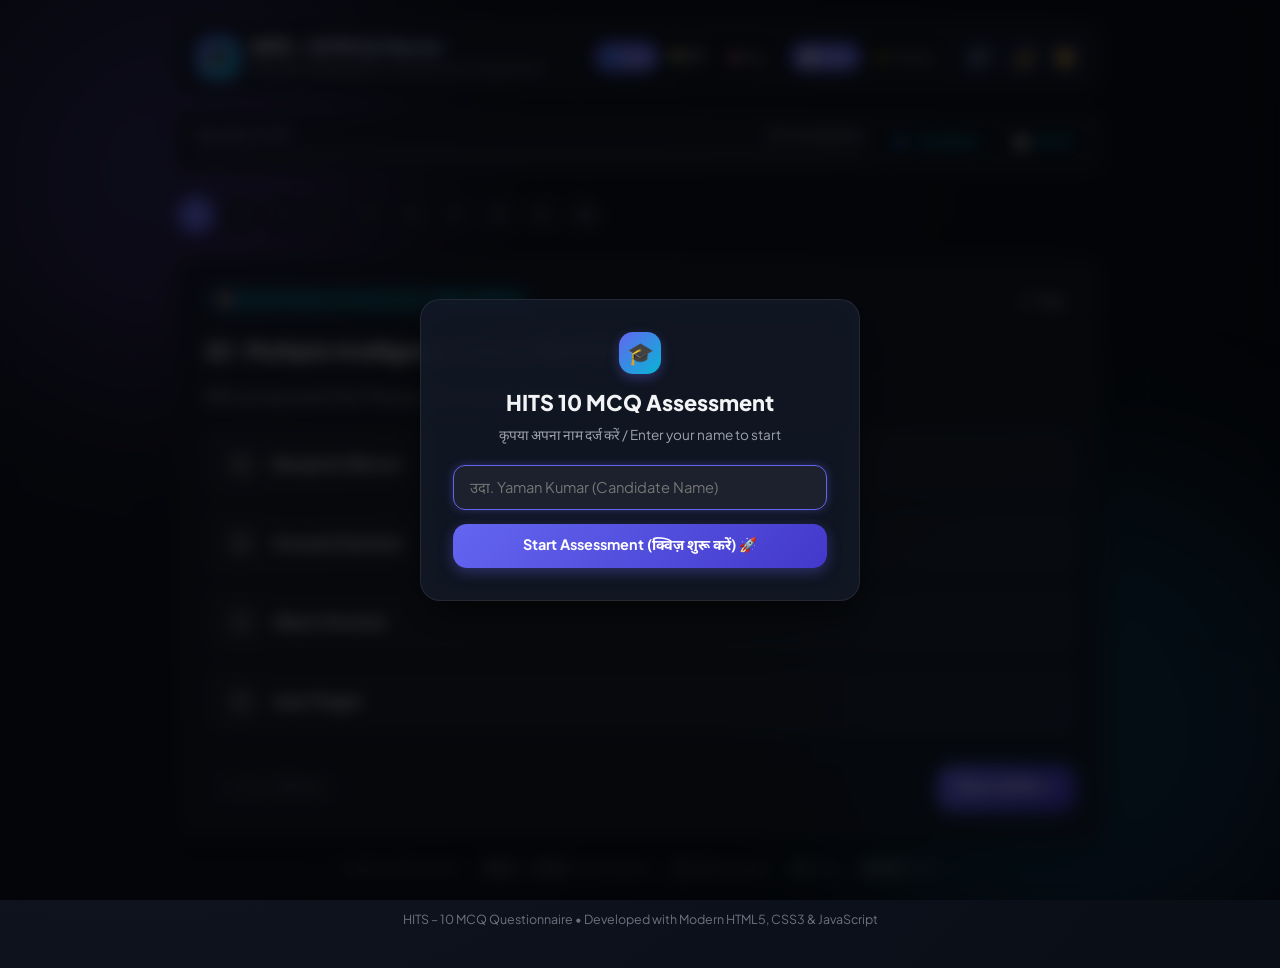
==== commit 85adc3fa: "feat: add admin dashboard with candidate names, scores, submission times, and CSV export" ====
--- a/index.html
+++ b/index.html
@@ -44,8 +44,8 @@
 
           <!-- Mode Switcher -->
           <div class="segmented-control" role="group" aria-label="Mode Selector">
-            <button class="seg-btn active" data-mode="practice" title="Get instant explanations after selecting an answer">⚡ Practice</button>
-            <button class="seg-btn" data-mode="exam" title="Take as timed exam, see score at the end">📝 Exam</button>
+            <button class="seg-btn active" data-mode="exam" title="Exam Mode: score is shown at the end">📝 Exam</button>
+            <button class="seg-btn" data-mode="practice" title="Practice Mode: instant explanations">⚡ Practice</button>
           </div>
         </div>
 
@@ -55,6 +55,9 @@
 
           <!-- Dark/Light Theme Toggle -->
           <button id="themeToggle" class="icon-btn" title="Toggle Dark/Light Mode" aria-label="Toggle Theme">🌙</button>
+
+          <!-- Admin Panel Link -->
+          <a href="admin.html" class="icon-btn" title="👑 Admin Panel (स्कोर व सबमिशन रिकॉर्ड)" aria-label="Admin Dashboard" style="text-decoration: none;">👑</a>
         </div>
       </div>
     </header>
@@ -72,17 +75,36 @@
       </div>
 
       <div class="stats-badges">
+        <div class="timer-badge" id="userBadge" style="color: var(--accent); cursor: pointer;" title="Candidate Name (Click to change)">
+          <span>👤</span>
+          <span id="currentUserNameDisplay">Candidate</span>
+        </div>
+
         <div class="timer-badge" title="Time elapsed">
           <span>⏱️</span>
           <span id="timerDisplay">00:00</span>
         </div>
-
-        <div class="score-badge" id="scoreBadge" title="Current Score (Practice Mode)">
-          <span>🎯</span>
-          <span id="scoreText">0/10 Correct</span>
-        </div>
       </div>
     </section>
+
+    <!-- Candidate Name Input Modal -->
+    <div id="nameModal" class="modal-backdrop" style="display: flex;">
+      <div class="modal-card">
+        <div class="brand-icon" style="margin: 0 auto 0.75rem;">🎓</div>
+        <h2 style="font-size: 1.35rem; font-weight: 800; text-align: center;">HITS 10 MCQ Assessment</h2>
+        <p style="font-size: 0.85rem; color: var(--text-muted); text-align: center; margin-top: 0.25rem;">
+          कृपया अपना नाम दर्ज करें / Enter your name to start
+        </p>
+
+        <form id="nameForm" style="margin-top: 1.25rem; display: flex; flex-direction: column; gap: 0.85rem;">
+          <input type="text" id="nameInput" class="search-input" style="width: 100%; border-radius: 12px; padding: 0.8rem 1rem;" placeholder="उदा. Yaman Kumar (Candidate Name)" required autofocus>
+          
+          <button type="submit" class="btn btn-primary" style="width: 100%;">
+            Start Assessment (क्विज़ शुरू करें) 🚀
+          </button>
+        </form>
+      </div>
+    </div>
 
     <!-- Question Jump Palette (1-10) -->
     <nav class="palette-container" id="paletteContainer" aria-label="Question Navigation"></nav>
@@ -159,6 +181,10 @@
         </div>
       </div>
 
+      <div style="font-size: 1.15rem; font-weight: 800; color: var(--text-main); margin-top: -0.5rem;">
+        Final Score (अंतिम परिणाम): <span id="finalScoreFraction" style="color: #818cf8;">0 / 10</span>
+      </div>
+
       <!-- Detailed Metrics Grid -->
       <div class="metrics-grid">
         <div class="metric-card">
--- a/style.css
+++ b/style.css
@@ -1305,3 +1305,51 @@
     max-width: 60%;
   }
 }
+
+/* Modal Backdrop & Card */
+.modal-backdrop {
+  position: fixed;
+  inset: 0;
+  background: rgba(0, 0, 0, 0.72);
+  backdrop-filter: blur(8px);
+  -webkit-backdrop-filter: blur(8px);
+  z-index: 100;
+  display: flex;
+  align-items: center;
+  justify-content: center;
+  padding: 1rem;
+}
+
+.modal-card {
+  background: var(--card-bg);
+  backdrop-filter: var(--glass-blur);
+  -webkit-backdrop-filter: var(--glass-blur);
+  border: 1px solid var(--card-border);
+  border-radius: var(--radius-lg);
+  padding: 2rem;
+  max-width: 440px;
+  width: 100%;
+  box-shadow: var(--shadow-lg);
+  display: flex;
+  flex-direction: column;
+}
+
+.search-input {
+  background: rgba(255, 255, 255, 0.05);
+  border: 1.5px solid var(--card-border);
+  color: var(--text-main);
+  padding: 0.65rem 1rem;
+  font-family: inherit;
+  font-size: 0.92rem;
+  outline: none;
+  transition: var(--transition);
+}
+
+[data-theme="light"] .search-input {
+  background: rgba(0, 0, 0, 0.04);
+}
+
+.search-input:focus {
+  border-color: var(--primary);
+  box-shadow: 0 0 10px var(--primary-glow);
+}
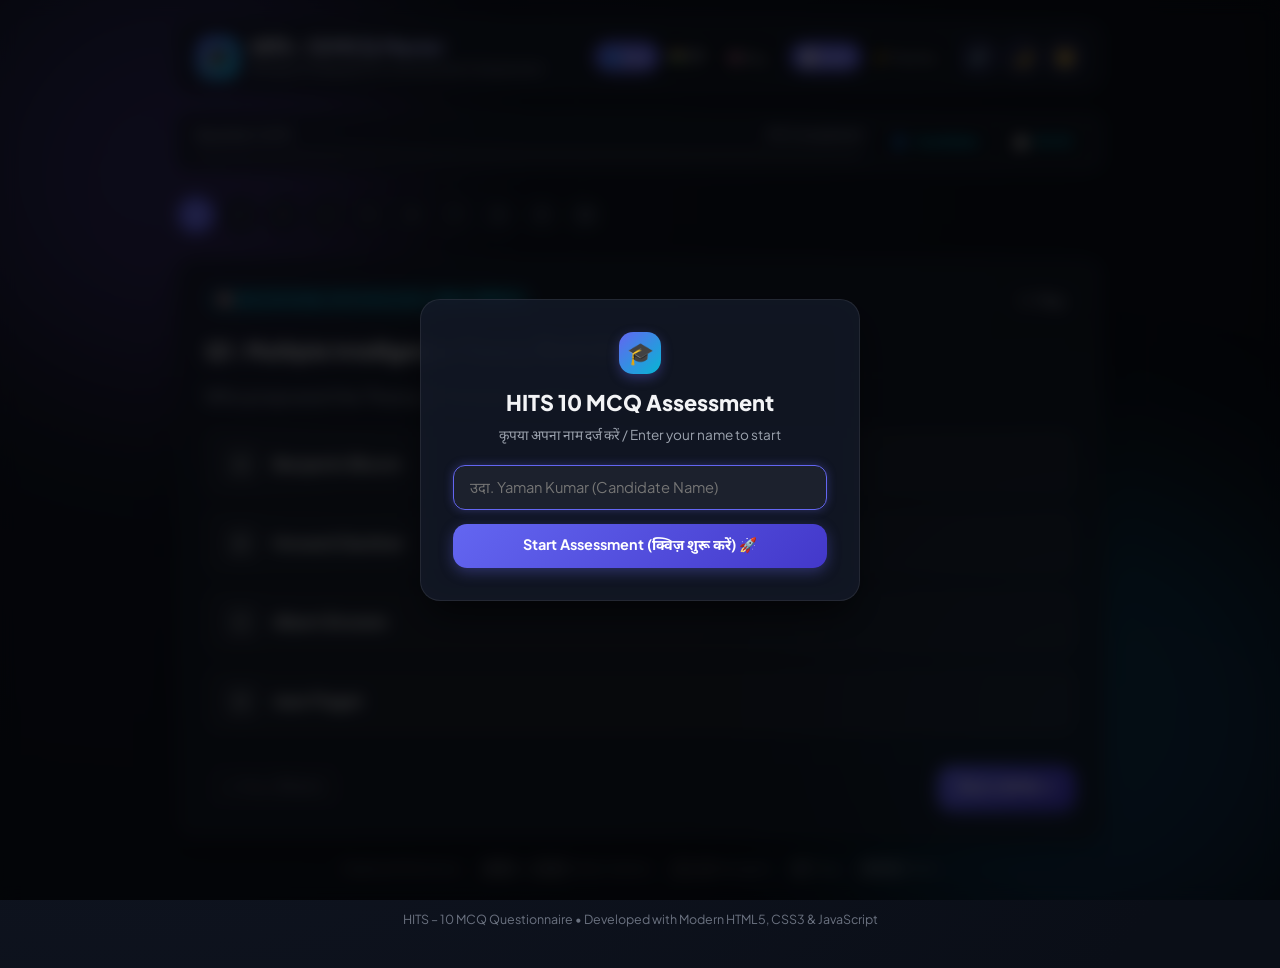
==== commit 82790e84: "refactor: remove retake test option from results screen" ====
--- a/index.html
+++ b/index.html
@@ -221,10 +221,7 @@
 
       <!-- Actions -->
       <div class="results-actions">
-        <button class="btn btn-primary" id="retakeBtn">
-          🔄 Retake Quiz (दोबारा हल करें)
-        </button>
-        <button class="btn btn-secondary" id="printBtn">
+        <button class="btn btn-primary" id="printBtn">
           🖨️ Print / Save Report (रिपोर्ट सहेजें)
         </button>
       </div>
